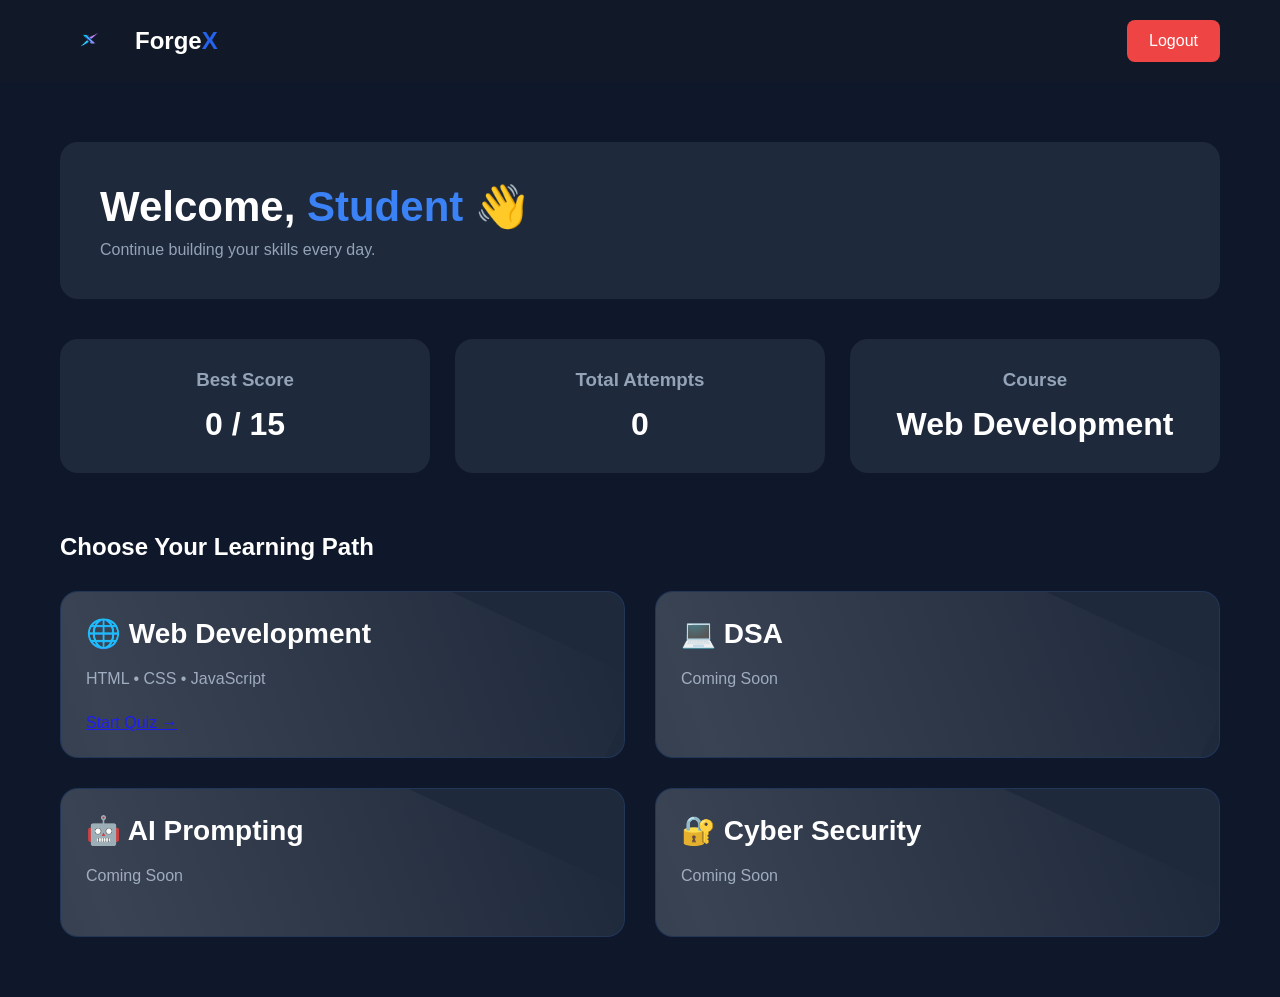
==== dashboard.html @ 20d213e9 "added code and re designed" ====
<!DOCTYPE html>
<html lang="en">

<head>

    <meta charset="UTF-8">

    <meta name="viewport" content="width=device-width, initial-scale=1.0">

    <title>ForgeX Dashboard</title>

    <link rel="stylesheet" href="style.css">

</head>

<body>

<header class="dashboard-header">

    <div class="dashboard-logo">

        <img src="images/logo.png" alt="ForgeX Logo">

        <h2>Forge<span>X</span></h2>

    </div>

    <a href="index.html" class="logout-btn">
        Logout
    </a>

</header>

<main class="dashboard">

<section class="welcome-card">

<h1>
Welcome,
<span id="studentName">
Student
</span> 👋
</h1>

<p>

Continue building your skills every day.

</p>

</section>

<section class="progress-section">

<div class="progress-card">

<h3>Best Score</h3>

<h2 id="bestScore">0 / 15</h2>

</div>

<div class="progress-card">

<h3>Total Attempts</h3>

<h2 id="attempts">0</h2>

</div>

<div class="progress-card">

<h3>Course</h3>

<h2>Web Development</h2>

</div>

</section>

<section class="courses-dashboard">

<h2>Choose Your Learning Path</h2>

<div class="dashboard-cards">

<div class="course-card">

<h3>🌐 Web Development</h3>

<p>

HTML • CSS • JavaScript

</p>

<a href="quiz.html">

Start Quiz →

</a>

</div>

<div class="course-card disabled">

<h3>💻 DSA</h3>

<p>

Coming Soon

</p>

</div>

<div class="course-card disabled">

<h3>🤖 AI Prompting</h3>

<p>

Coming Soon

</p>

</div>

<div class="course-card disabled">

<h3>🔐 Cyber Security</h3>

<p>

Coming Soon

</p>

</div>

</div>

</section>

</main>
<script src="script.js"></script>

</body>

</html>
---- style.css ----
html, body{
    scroll-behavior:smooth;
}
/* ==========================
   RESET
========================== */

*{
    margin:0;
    padding:0;
    box-sizing:border-box;
}

/* ==========================
   BODY
========================== */

body{
    font-family:Arial, Helvetica, sans-serif;
    background:#0F172A;
    color:white;
}

/* ==========================
   HEADER
========================== */

header{
    display:flex;
    justify-content:space-between;
    align-items:center;
    padding:20px 60px;
    width:100%;
    background:#111827;
    position:sticky;
    top:0;
    z-index:1000;
}

/* ==========================
   NAVBAR
========================== */

.navbar{
    display:flex;
    justify-content:space-between;
    align-items:center;

    max-width:1400px;
    margin:auto;

    padding:18px 60px;
}
.brand{
    display:flex;
}

.logo-container{
    display:flex;
    align-items:center;
    gap:15px;
}
.logo-container img{
    width:140px;
    height:140px;
}
.brand-text{
    display:flex;
    flex-direction:column;
}
.title-row{
    display:flex;
    align-items:center;
    gap:12px;
}
.brand-text h1{
    font-size:32px;
    font-weight:bold;
}
.brand-text h1 span{
    color:#3B82F6;
}
.badge{

    background:#FACC15;

    color:#111827;

    padding:4px 10px;

    border-radius:20px;

    font-size:12px;

    font-weight:bold;
}
.version{

    color:#94A3B8;

    font-size:14px;
}
.tagline{

    color:#94A3B8;

    margin-top:4px;

    font-size:14px;
}
.nav-links{

    display:flex;

    list-style:none;

    gap:35px;

    align-items:center;
}
.nav-links a{

    text-decoration:none;

    color:white;

    font-size:17px;

    transition:0.3s;
}
.nav-links a:hover{

    color:#3B82F6;
}
.auth-buttons{

    display:flex;

    align-items:center;

    gap:15px;
}
.login-btn{

    text-decoration:none;

    color:white;

    padding:10px 20px;

    transition:0.3s;
}
.signup-btn{

    background:#2563EB;

    color:white;

    text-decoration:none;

    padding:10px 20px;

    border-radius:8px;

    transition:0.3s;
}
.login-btn:hover{

    color:#60A5FA;
}

.signup-btn:hover{

    background:#1D4ED8;
}
/* ================= HERO ================= */

.hero{

    display:flex;

    justify-content:space-between;

    align-items:center;

    max-width:1400px;

    margin:auto;

    padding:120px 80px 60px;
}
.hero-content{

    width:55%;
}
.hero-badge{

    display:inline-block;

    background:#1E293B;

    color:#60A5FA;

    padding:8px 18px;

    border-radius:50px;

    margin-bottom:20px;

    font-size:14px;
}
.hero-content h1{

    font-size:56px;

    line-height:1.2;

    margin-bottom:25px;
}
.hero-content p{

    color:#94A3B8;

    font-size:18px;

    line-height:1.8;

    margin-bottom:35px;
}
.hero-buttons{

    display:flex;

    gap:20px;
}
.primary-btn{

    background:#2563EB;

    color:white;

    text-decoration:none;

    padding:15px 28px;

    border-radius:10px;

    transition:.3s;
}
.secondary-btn{

    border:2px solid #2563EB;

    color:white;

    text-decoration:none;

    padding:15px 28px;

    border-radius:10px;

    transition:.3s;
}
.primary-btn:hover{

    background:#1D4ED8;
}

.secondary-btn:hover{

    background:#2563EB;
}
.hero-stats{

    display:flex;

    gap:50px;

    margin-top:45px;
}
.hero-stats h3{

    font-size:28px;

    color:#3B82F6;
}

.hero-stats p{

    margin-top:5px;

    font-size:14px;
}
.hero-image{

    width:40%;

    display:flex;

    justify-content:center;

    align-items:flex-start;
}

.hero-image img{

    width:100%;

    max-width:500px;
}
/* ================= FEATURES ================= */

.features{

    max-width:1400px;

    margin:auto;

    padding:80px 60px;
}
.section-title{

    text-align:center;

    margin-bottom:60px;
}
.section-title p{

    color:#94A3B8;

    font-size:18px;

    max-width:700px;

    margin:auto;

    line-height:1.7;
}
.feature-container{

    display:grid;

    grid-template-columns:repeat(4,1fr);

    gap:30px;
}
.feature-card{

    background:#1E293B;

    padding:35px;

    border-radius:18px;

    transition:.3s;

    cursor:pointer;
}
.feature-card:hover{

    transform:translateY(-10px);

    background:#2563EB;
}
.feature-icon{

    font-size:45px;

    margin-bottom:20px;
}
.feature-card h3{

    margin-bottom:18px;

    font-size:24px;
}
.feature-card p{

    color:#CBD5E1;

    line-height:1.8;

    font-size:16px;
}
/* ==========================
        COURSES
========================== */

.courses{

    max-width:1400px;

    margin:auto;

    padding:80px 60px;
}
.course-container{

    display:grid;

    grid-template-columns:repeat(2,1fr);

    gap:35px;

    margin-top:60px;
}
.course-card{

    background:#1E293B;

    padding:35px;

    border-radius:18px;

    transition:.3s;
}
.course-card:hover{

    transform:translateY(-10px);

    box-shadow:0 10px 30px rgba(59,130,246,.35);
}
.course-icon{

    font-size:50px;

    margin-bottom:20px;
}
.course-card h3{

    font-size:28px;

    margin-bottom:15px;
}
.course-card p{

    color:#CBD5E1;

    line-height:1.8;

    margin-bottom:20px;
}
.course-card ul{

    list-style:none;

    margin-bottom:25px;
}
.course-card li{

    margin-bottom:12px;

    color:#94A3B8;
}
.course-btn{

    display:inline-block;

    text-decoration:none;

    background:#2563EB;

    color:white;

    padding:12px 24px;

    border-radius:8px;

    transition:.3s;
}
.course-btn:hover{

    background:#1D4ED8;
}
/* ==========================
        CHALLENGES
========================== */

.challenges{

    max-width:1400px;

    margin:auto;

    padding:80px 60px;
}
.challenge-container{

    display:grid;

    grid-template-columns:repeat(3,1fr);

    gap:30px;

    margin-top:60px;
}
.challenge-card{

    background:#1E293B;

    padding:35px;

    border-radius:18px;

    transition:.3s;

    cursor:pointer;
}
.challenge-card:hover{

    transform:translateY(-10px);

    box-shadow:0 15px 35px rgba(37,99,235,.35);
}
.challenge-badge{

    display:inline-block;

    background:#F97316;

    color:white;

    padding:8px 15px;

    border-radius:25px;

    font-size:13px;

    margin-bottom:20px;
}
.weekly{

    background:#22C55E;
}
.coming{

    background:#7C3AED;
}
.challenge-card h3{

    font-size:24px;

    margin-bottom:18px;
}
.challenge-card p{

    color:#CBD5E1;

    line-height:1.8;

    margin-bottom:25px;
}
.challenge-info{

    display:flex;

    justify-content:space-between;

    margin-bottom:25px;

    color:#94A3B8;

    font-size:15px;
}
.challenge-btn{

    display:inline-block;

    background:#2563EB;

    color:white;

    text-decoration:none;

    padding:12px 22px;

    border-radius:8px;

    transition:.3s;
}
.challenge-btn:hover{

    background:#1D4ED8;
}
/* ==========================
      MEET THE DEVELOPER
========================== */

.developer{

    max-width:1400px;

    margin:auto;

    padding:100px 60px;
}
.developer-container{

    display:flex;

    justify-content:space-between;

    align-items:center;

    gap:70px;

    margin-top:60px;
}
.developer-image{

    width:35%;
}
.developer-image img{

    width:100%;

    border-radius:200px;

    box-shadow:0 15px 40px rgba(37,99,235,.25);
}
.developer-badge{

    display:inline-block;

    background:#2563EB;

    color:white;

    padding:8px 18px;

    border-radius:25px;

    margin-bottom:20px;
}
.developer-content h2{

    font-size:42px;

    margin-bottom:20px;
}
.developer-content p{

    color:#CBD5E1;

    line-height:1.9;

    margin-bottom:20px;

    font-size:17px;
}
.developer-skills{

    display:flex;

    flex-wrap:wrap;

    gap:15px;

    margin:35px 0;
}
.developer-skills span{

    background:#1E293B;

    padding:10px 18px;

    border-radius:30px;

    color:#60A5FA;

    transition:.3s;
}
.developer-skills span:hover{

    background:#2563EB;

    color:white;
}
.developer-buttons{

    display:flex;

    gap:20px;
}
.github-btn{

    background:#2563EB;

    color:white;

    text-decoration:none;

    padding:14px 28px;

    border-radius:10px;

    transition:.3s;
}
.linkedin-btn{

    border:2px solid #2563EB;

    color:white;

    text-decoration:none;

    padding:14px 28px;

    border-radius:10px;

    transition:.3s;
}
.github-btn:hover{

    background:#1D4ED8;
}

.linkedin-btn:hover{

    background:#2563EB;
}
/* ==========================
        CONTACT
========================== */

.contact{

    max-width:1400px;

    margin:auto;

    padding:100px 60px;
}
.contact-container{

    display:flex;

    justify-content:space-between;

    gap:60px;

    margin-top:60px;
}
.contact-info{

    width:40%;
}
.contact-info h3{

    font-size:32px;

    margin-bottom:20px;
}
.contact-info p{

    color:#CBD5E1;

    line-height:1.8;

    margin-bottom:25px;
}
.info-box{

    margin-bottom:25px;
}
.info-box h4{

    color:#60A5FA;

    margin-bottom:8px;
}
.social-links{

    display:flex;

    gap:20px;

    margin-top:30px;
}
.social-links a{

    text-decoration:none;

    color:white;

    background:#2563EB;

    padding:10px 18px;

    border-radius:8px;

    transition:.3s;
}
.social-links a:hover{

    background:#1D4ED8;
}
.contact-form{

    width:60%;
}
.contact-form form{

    display:flex;

    flex-direction:column;

    gap:20px;
}
.contact-form input,
.contact-form textarea{

    width:100%;

    padding:16px;

    border:none;

    outline:none;

    border-radius:10px;

    background:#1E293B;

    color:white;

    font-size:16px;
}
.contact-form input,
.contact-form textarea{

    width:100%;

    padding:16px;

    border:none;

    outline:none;

    border-radius:10px;

    background:#1E293B;

    color:white;

    font-size:16px;
}
.contact-form button{

    width:220px;

    background:#2563EB;

    color:white;

    border:none;

    padding:15px;

    border-radius:10px;

    cursor:pointer;

    transition:.3s;

    font-size:16px;
}
.contact-form button:hover{

    background:#1D4ED8;
}
/* ==========================
        FOOTER
========================== */

footer{

    background:#111827;

    margin-top:80px;

    padding:70px 60px 30px;
}
.footer-container{

    max-width:1400px;

    margin:auto;

    display:grid;

    grid-template-columns:2fr 1fr 1fr 1fr;

    gap:50px;
}
.footer-brand h2{

    font-size:34px;

    margin-bottom:15px;
}

.footer-brand span{

    color:#3B82F6;
}

.footer-brand p{

    color:#94A3B8;

    line-height:1.8;

    margin-bottom:15px;
}
.footer-links h3{

    margin-bottom:20px;

    color:white;
}
.footer-links ul{

    list-style:none;
}
.footer-links li{

    margin-bottom:12px;
}
.footer-links a{

    text-decoration:none;

    color:#94A3B8;

    transition:.3s;
}
.footer-links a:hover{

    color:#3B82F6;
}
hr{

    border:none;

    height:1px;

    background:#334155;

    margin:50px 0 25px;
}
.footer-bottom{

    text-align:center;
}
.footer-bottom p{

    color:#94A3B8;

    font-size:15px;
}
.footer-bottom strong{

    color:white;
}
/* ==========================
        LOGIN PAGE
========================== */

.login-page{

    min-height:100vh;

    display:flex;

    justify-content:center;

    align-items:center;

    background:#0F172A;
}
.login-container{

    width:400px;

    background:#1E293B;

    padding:40px;

    border-radius:20px;

    text-align:center;

    box-shadow:0 15px 40px rgba(0,0,0,.35);
}
.login-logo{

    width:120px;

    margin-bottom:20px;
}
.login-container h1{

    margin-bottom:10px;

    font-size:32px;
}
.login-container p{

    color:#94A3B8;

    margin-bottom:25px;
}
.login-container form{

    display:flex;

    flex-direction:column;

    gap:18px;
}
.login-container input{

    padding:15px;

    border:none;

    border-radius:10px;

    background:#334155;

    color:white;

    font-size:16px;

    outline:none;
}
.login-container input:focus{

    border:2px solid #2563EB;
}
.login-container button{

    padding:15px;

    background:#2563EB;

    color:white;

    border:none;

    border-radius:10px;

    cursor:pointer;

    font-size:17px;

    transition:.3s;
}
.login-container button:hover{

    background:#1D4ED8;
}
.signup-text{

    margin-top:25px;
}
.signup-text a{

    color:#3B82F6;

    text-decoration:none;
}
.back-home{

    display:inline-block;

    margin-top:20px;

    color:#94A3B8;

    text-decoration:none;
}
/* ==========================
        SIGN UP PAGE
========================== */

.signup-page{

    min-height:100vh;

    display:flex;

    justify-content:center;

    align-items:center;

    background:#0F172A;
}

.signup-container{

    width:420px;

    background:#1E293B;

    padding:40px;

    border-radius:20px;

    text-align:center;

    box-shadow:0 15px 40px rgba(0,0,0,.35);
}

.signup-logo{

    width:120px;

    margin-bottom:20px;
}

.signup-container h1{

    font-size:32px;

    margin-bottom:10px;

    color:white;
}

.signup-container p{

    color:#94A3B8;

    margin-bottom:25px;
}

.signup-container form{

    display:flex;

    flex-direction:column;

    gap:18px;
}

.signup-container input{

    padding:15px;

    border:none;

    border-radius:10px;

    background:#334155;

    color:white;

    font-size:16px;

    outline:none;
}

.signup-container input:focus{

    border:2px solid #2563EB;
}

.signup-container button{

    padding:15px;

    border:none;

    border-radius:10px;

    background:#2563EB;

    color:white;

    font-size:17px;

    cursor:pointer;

    transition:.3s;
}

.signup-container button:hover{

    background:#1D4ED8;
}
.signup-btn{

    width:100%;

    padding:15px;

    margin-top:10px;

    background:#2563EB;

    color:white;

    border:none;

    border-radius:10px;

    font-size:17px;

    cursor:pointer;

    transition:.3s;
}

.signup-btn:hover{

    background:#1D4ED8;
}
.login-text{

    margin-top:25px;
}

.login-text a{

    color:#38BDF8;

    text-decoration:none;

    font-weight:bold;
}
/* ==========================
      DASHBOARD
========================== */

.dashboard-header{

display:flex;

justify-content:space-between;

align-items:center;

padding:20px 60px;

background:#111827;

}
.dashboard-logo{

display:flex;

align-items:center;

gap:15px;

}

.dashboard-logo img{

width:60px;

}

.dashboard-logo span{

color:#2563EB;

}
.logout-btn{

text-decoration:none;

background:#EF4444;

color:white;

padding:12px 22px;

border-radius:8px;

transition:.3s;

}

.logout-btn:hover{

background:#DC2626;

}
.dashboard{

max-width:1300px;

margin:auto;

padding:60px;

}
.welcome-card{

background:#1E293B;

padding:40px;

border-radius:18px;

margin-bottom:40px;

}

.welcome-card h1{

font-size:42px;

margin-bottom:10px;

}

.welcome-card span{

color:#3B82F6;

}

.welcome-card p{

color:#94A3B8;

}
.progress-section{

display:grid;

grid-template-columns:repeat(3,1fr);

gap:25px;

margin-bottom:60px;

}

.progress-card{

background:#1E293B;

padding:30px;

border-radius:18px;

text-align:center;

}

.progress-card h3{

color:#94A3B8;

margin-bottom:15px;

}

.progress-card h2{

font-size:32px;

}
.dashboard-cards{

display:grid;

grid-template-columns:repeat(2,1fr);

gap:30px;

margin-top:30px;

}
.course-card{

    background:#1E293B;

    border:1px solid rgba(59,130,246,.15);

    border-radius:18px;

    padding:25px;

    transition:all .35s ease;

    cursor:pointer;

    position:relative;

    overflow:hidden;

}

.course-card:hover{

    transform:translateY(-8px);

    border-color:#38BDF8;

    box-shadow:
        0 0 8px #38BDF8,
        0 0 18px #38BDF8,
        0 0 35px rgba(56,189,248,.7);

}

.course-card::before{

    content:"";

    position:absolute;

    top:-100%;

    left:-100%;

    width:200%;

    height:200%;

    background:linear-gradient(
        45deg,
        transparent,
        rgba(255,255,255,.12),
        transparent
    );

    transform:rotate(25deg);

    transition:.6s;

}
.course-card:hover::before{

    top:100%;

    left:100%;

}
.course-card:hover .start-btn{

    box-shadow:
        0 0 10px #3B82F6,
        0 0 25px #3B82F6;

}
.course-card:nth-child(1):hover{

    box-shadow:
    0 0 20px #3B82F6,
    0 0 40px #3B82F6;

}

.course-card:nth-child(2):hover{

    box-shadow:
    0 0 20px #A855F7,
    0 0 40px #A855F7;

}

.course-card:nth-child(3):hover{

    box-shadow:
    0 0 20px #22C55E,
    0 0 40px #22C55E;

}

.course-card:nth-child(4):hover{

    box-shadow:
    0 0 20px #F59E0B,
    0 0 40px #F59E0B;

}

.course-card h3{

margin-bottom:15px;

}

.course-card p{

color:#94A3B8;

margin-bottom:20px;

}
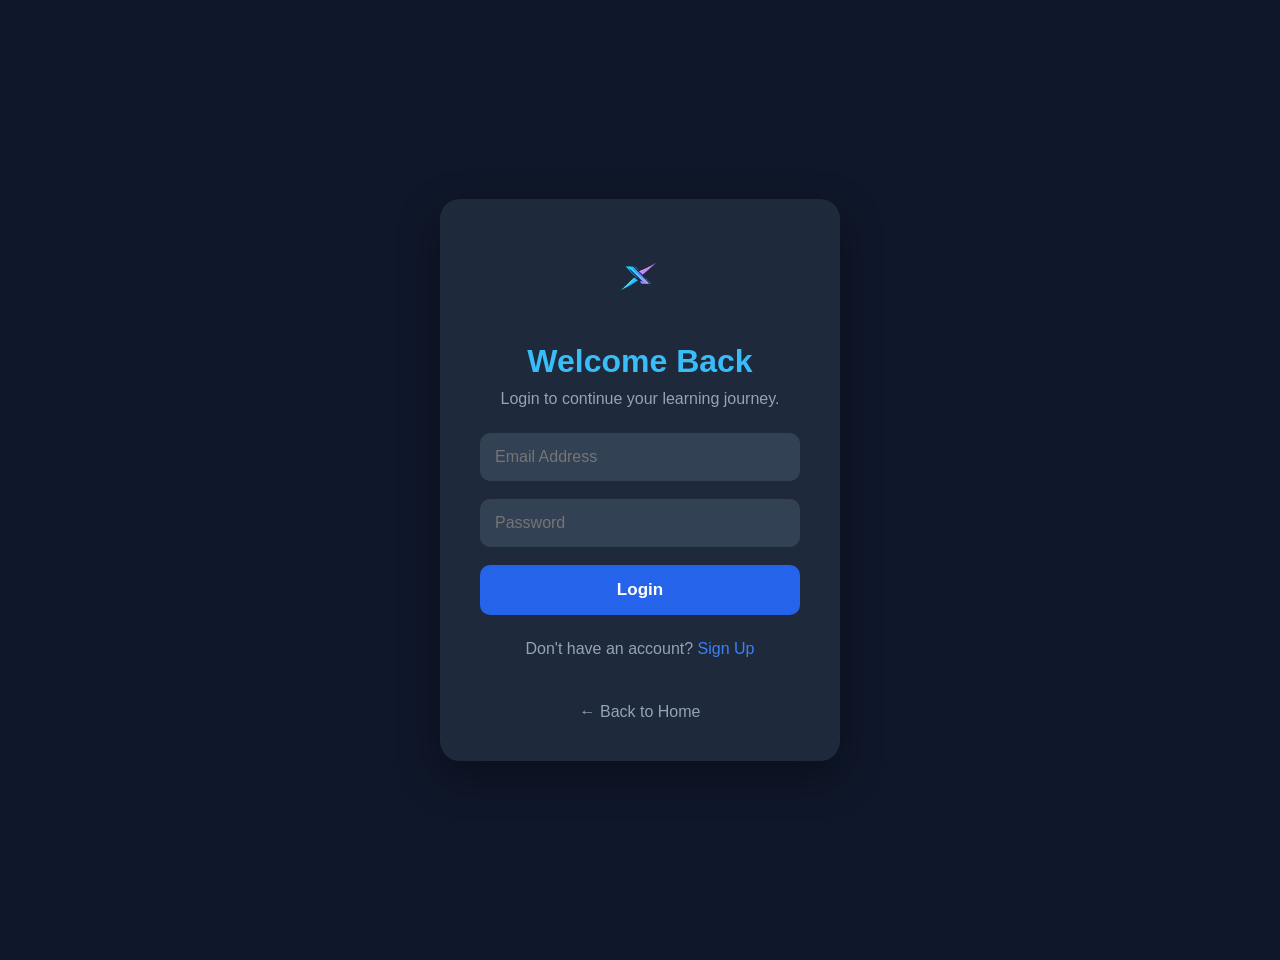
==== commit be6d055d: "code has been re written" ====
--- a/dashboard.html
+++ b/dashboard.html
@@ -50,100 +50,166 @@
 
 </section>
 
+<section class="stats-grid">
+
+<div class="stat-card">
+
+<h3>🏆 Best Score</h3>
+
+<h2 id="bestScore">
+
+0 / 15
+
+</h2>
+
+</div>
+
+<div class="stat-card">
+
+<h3>📝 Attempts</h3>
+
+<h2 id="attempts">
+
+0
+
+</h2>
+
+</div>
+
+<div class="stat-card">
+
+<h3>📊 Last Score</h3>
+
+<h2 id="lastScore">
+
+0 / 15
+
+</h2>
+
+</div>
+
+</section>
+
+<section class="courses-dashboard">
+
+<h2>Choose Your Learning Path</h2>
+
+<div class="dashboard-cards">
+
+<div class="course-card">
+
+<h3>🌐 Web Development</h3>
+
+<p>
+
+HTML • CSS • JavaScript
+
+</p>
+
+<a href="quiz.html">
+
+Start Quiz →
+
+</a>
+
+</div>
+
+<div class="course-card disabled">
+
+<h3>💻 DSA</h3>
+
+<p>
+
+Coming Soon
+
+</p>
+
+</div>
+
+<div class="course-card disabled">
+
+<h3>🤖 AI Prompting</h3>
+
+<p>
+
+Coming Soon
+
+</p>
+
+</div>
+
+<div class="course-card disabled">
+
+<h3>🔐 Cyber Security</h3>
+
+<p>
+
+Coming Soon
+
+</p>
+
+</div>
+
+</div>
+
+</section>
+
 <section class="progress-section">
 
-<div class="progress-card">
-
-<h3>Best Score</h3>
-
-<h2 id="bestScore">0 / 15</h2>
-
-</div>
-
-<div class="progress-card">
-
-<h3>Total Attempts</h3>
-
-<h2 id="attempts">0</h2>
-
-</div>
-
-<div class="progress-card">
-
-<h3>Course</h3>
-
-<h2>Web Development</h2>
-
-</div>
-
-</section>
-
-<section class="courses-dashboard">
-
-<h2>Choose Your Learning Path</h2>
-
-<div class="dashboard-cards">
-
-<div class="course-card">
-
-<h3>🌐 Web Development</h3>
-
-<p>
-
-HTML • CSS • JavaScript
-
-</p>
-
-<a href="quiz.html">
-
-Start Quiz →
-
-</a>
-
-</div>
-
-<div class="course-card disabled">
-
-<h3>💻 DSA</h3>
-
-<p>
-
-Coming Soon
-
-</p>
-
-</div>
-
-<div class="course-card disabled">
-
-<h3>🤖 AI Prompting</h3>
-
-<p>
-
-Coming Soon
-
-</p>
-
-</div>
-
-<div class="course-card disabled">
-
-<h3>🔐 Cyber Security</h3>
-
-<p>
-
-Coming Soon
-
-</p>
-
-</div>
+<h2>
+
+Learning Progress
+
+</h2>
+
+<div class="progress-bar">
+
+<div
+id="progressFill"
+class="progress-fill">
+
+</div>
+
+</div>
+
+<p id="progressText">
+
+0%
+
+</p>
+
+</section>
+
+<section class="history-section">
+
+<h2>
+
+Quiz History
+
+</h2>
+
+<div id="historyList">
+
+</div>
+
+</section>
+
+<section class="leaderboard">
+
+<h2>
+
+🏆 Leaderboard
+
+</h2>
+
+<div id="leaderboardList">
 
 </div>
 
 </section>
 
 </main>
-<script src="script.js"></script>
+<script src="dashboard.js"></script>
 
 </body>
 
--- a/style.css
+++ b/style.css
@@ -1482,139 +1482,798 @@
 
 }
 
-.course-card h3{
-
-margin-bottom:15px;
-
-}
-
-.course-card p{
-
-color:#94A3B8;
-
-margin-bottom:20px;
-
-}
-
-
-
-
-
-
-
-
-
-
-
-
-
-
-
-
-
-
-
-
-
-
-
-
-
-
-
-
-
-
-
-
-
-
-
-
-
-
-
-
-
-
-
-
-
-
-
-
-
-
-
-
-
-
-
-
-
-
-
-
-
-
-
-
-
-
-
-
-
-
-
-
-
-
-
-
-
-
-
-
-
-
-
-
-
-
-
-
-
-
-
-
-
-
-
-
-
-
-
-
-
-
-
-
-
-
-
-
-
-
-
-
-
-
-
-
-
-
-
-
-
-
-
+.option-btn.selected{
+
+    background:#2563EB;
+
+    color:white;
+
+    border:2px solid #60A5FA;
+
+    box-shadow:0 0 20px rgba(37,99,235,.7);
+
+}
+.review-container{
+
+    max-width:1000px;
+
+    margin:auto;
+
+    padding:60px;
+
+}
+
+.review-card{
+
+    background:#1E293B;
+
+    margin:25px 0;
+
+    padding:25px;
+
+    border-radius:15px;
+
+    border:1px solid #334155;
+
+}
+
+.review-card button{
+
+    margin-top:20px;
+
+    background:#2563EB;
+
+    color:white;
+
+    border:none;
+
+    padding:12px 25px;
+
+    border-radius:8px;
+
+    cursor:pointer;
+
+}
+/* RESULT PAGE */
+
+.result-container{
+
+    width:90%;
+    max-width:700px;
+
+    margin:60px auto;
+
+    text-align:center;
+
+}
+
+.result-card{
+
+    margin-top:30px;
+
+    padding:40px;
+
+    border-radius:18px;
+
+    background:#1f2937;
+
+    box-shadow:0 0 30px rgba(37,99,235,.3);
+
+}
+
+.result-card h1{
+
+    font-size:60px;
+
+    color:#2563EB;
+
+}
+
+.result-card h3{
+
+    margin-top:25px;
+
+}
+
+.result-buttons{
+
+    margin-top:35px;
+
+    display:flex;
+
+    justify-content:center;
+
+    gap:20px;
+
+}
+/* ==========================
+      quiz.js file styles
+========================== */
+/* ==========================
+   GLOBAL STYLES
+========================== */
+
+*{
+    margin:0;
+    padding:0;
+    box-sizing:border-box;
+}
+
+body{
+
+    font-family:Arial, Helvetica, sans-serif;
+    background:#0f172a;
+    color:white;
+    min-height:100vh;
+
+    display:flex;
+    justify-content:center;
+    align-items:center;
+
+    padding:30px;
+
+}
+
+a{
+    text-decoration:none;
+}
+
+
+/* ==========================
+      COMMON CONTAINERS
+========================== */
+
+.quiz-container,
+.result-container,
+.review-container{
+
+    width:100%;
+    max-width:850px;
+
+    background:#1e293b;
+
+    padding:35px;
+
+    border-radius:18px;
+
+    box-shadow:
+    0 15px 40px rgba(0,0,0,.35);
+
+}
+
+
+/* ==========================
+          HEADINGS
+========================== */
+
+h1{
+
+    text-align:center;
+
+    margin-bottom:20px;
+
+    color:#38bdf8;
+
+}
+
+h2{
+
+    margin-top:20px;
+    margin-bottom:15px;
+
+}
+
+h3{
+
+    margin-bottom:8px;
+
+}
+
+
+/* ==========================
+         TIMER
+========================== */
+
+#timer{
+
+    font-size:20px;
+
+    color:#facc15;
+
+    font-weight:bold;
+
+    text-align:right;
+
+    margin-bottom:18px;
+
+}
+
+
+/* ==========================
+     QUESTION NUMBER
+========================== */
+
+#questionNumber{
+
+    color:#94a3b8;
+
+    margin-bottom:15px;
+
+    font-size:17px;
+
+}
+
+
+/* ==========================
+       QUESTION TEXT
+========================== */
+
+#question{
+
+    font-size:24px;
+
+    line-height:1.5;
+
+    margin-bottom:30px;
+
+}
+
+
+/* ==========================
+      OPTION BUTTONS
+========================== */
+
+.option-btn{
+
+    width:100%;
+
+    padding:16px;
+
+    margin-bottom:15px;
+
+    background:#334155;
+
+    color:white;
+
+    border:none;
+
+    border-radius:10px;
+
+    cursor:pointer;
+
+    transition:.3s;
+
+    font-size:16px;
+
+    text-align:left;
+
+}
+
+.option-btn:hover{
+
+    background:#475569;
+
+    transform:translateY(-2px);
+
+}
+
+.option-btn.selected{
+
+    background:#0ea5e9;
+
+    color:white;
+
+    font-weight:bold;
+
+}
+
+
+/* ==========================
+      NAVIGATION BUTTONS
+========================== */
+
+.button-group{
+
+    display:flex;
+
+    justify-content:space-between;
+
+    gap:15px;
+
+    margin-top:30px;
+
+    flex-wrap:wrap;
+
+}
+
+
+/* ==========================
+      COMMON BUTTONS
+========================== */
+
+button,
+.primary-btn,
+.secondary-btn{
+
+    padding:14px 28px;
+
+    border:none;
+
+    border-radius:10px;
+
+    cursor:pointer;
+
+    font-size:16px;
+
+    transition:.3s;
+
+    display:inline-block;
+
+    text-align:center;
+
+    font-weight:bold;
+
+}
+
+
+/* Primary */
+
+.primary-btn,
+button{
+
+    background:#2563eb;
+
+    color:white;
+
+}
+
+.primary-btn:hover,
+button:hover{
+
+    background:#1d4ed8;
+
+}
+
+
+/* Secondary */
+
+.secondary-btn{
+
+    background:#475569;
+
+    color:white;
+
+}
+
+.secondary-btn:hover{
+
+    background:#64748b;
+
+}
+
+
+/* Danger */
+
+#submitBtn{
+
+    background:#22c55e;
+
+}
+
+#submitBtn:hover{
+
+    background:#16a34a;
+
+}
+
+
+/* ==========================
+        RESULT CARD
+========================== */
+
+.result-card{
+
+    background:#334155;
+
+    padding:25px;
+
+    border-radius:14px;
+
+    margin-top:25px;
+
+}
+
+.result-card h3{
+
+    color:#38bdf8;
+
+    margin-top:18px;
+
+}
+
+.result-card p{
+
+    font-size:20px;
+
+    margin-top:8px;
+
+}
+
+
+/* PASS */
+
+#status{
+
+    margin-top:25px;
+
+    text-align:center;
+
+    font-size:28px;
+
+    font-weight:bold;
+
+}
+
+
+/* ==========================
+      RESULT BUTTONS
+========================== */
+
+.result-buttons{
+
+    margin-top:35px;
+
+    display:flex;
+
+    justify-content:center;
+
+    gap:20px;
+
+    flex-wrap:wrap;
+
+}
+
+
+/* ==========================
+      REVIEW CARDS
+========================== */
+
+.review-card{
+
+    background:#334155;
+
+    padding:20px;
+
+    border-radius:12px;
+
+    margin-bottom:20px;
+
+}
+
+.review-card h3{
+
+    color:#38bdf8;
+
+}
+
+.review-card p{
+
+    margin-top:12px;
+
+    line-height:1.7;
+
+}
+
+.review-card button{
+
+    margin-top:18px;
+
+}
+
+
+/* ==========================
+      EMPTY REVIEW
+========================== */
+
+.empty-review{
+
+    text-align:center;
+
+    padding:40px;
+
+    font-size:22px;
+
+    color:#22c55e;
+
+}
+
+
+/* ==========================
+        RESPONSIVE
+========================== */
+
+@media(max-width:768px){
+
+.quiz-container,
+.result-container,
+.review-container{
+
+    padding:22px;
+
+}
+
+#question{
+
+    font-size:20px;
+
+}
+
+.option-btn{
+
+    font-size:15px;
+
+}
+
+.button-group{
+
+    flex-direction:column;
+
+}
+
+.button-group button{
+
+    width:100%;
+
+}
+
+.result-buttons{
+
+    flex-direction:column;
+
+}
+
+.result-buttons a{
+
+    width:100%;
+
+}
+
+}
+.review-card{
+
+    margin-bottom:25px;
+
+    padding:25px;
+
+    border-radius:15px;
+
+    background:#334155;
+
+}
+
+.review-card p{
+
+    margin:12px 0;
+
+}
+
+.review-card strong{
+
+    color:#38bdf8;
+
+}
+
+.empty-review{
+
+    text-align:center;
+
+    padding:40px;
+
+    font-size:22px;
+
+    color:#22c55e;
+
+}
+.welcome-card{
+
+background:#1e293b;
+
+padding:30px;
+
+border-radius:15px;
+
+margin-bottom:25px;
+
+text-align:center;
+
+}
+
+.stats-grid{
+
+display:grid;
+
+grid-template-columns:repeat(auto-fit,minmax(220px,1fr));
+
+gap:20px;
+
+margin:25px 0;
+
+}
+
+.stat-card{
+
+background:#334155;
+
+padding:25px;
+
+border-radius:15px;
+
+text-align:center;
+
+transition:.3s;
+
+}
+
+.stat-card:hover{
+
+transform:translateY(-5px);
+
+}
+
+.progress-bar{
+
+width:100%;
+
+height:18px;
+
+background:#334155;
+
+border-radius:20px;
+
+overflow:hidden;
+
+margin:15px 0;
+
+}
+
+.progress-fill{
+
+height:100%;
+
+width:0;
+
+background:#22c55e;
+
+transition:1s;
+
+}
+
+.history-card{
+
+background:#334155;
+
+padding:18px;
+
+margin:15px 0;
+
+border-radius:12px;
+
+}
+
+
+
+
+
+
+
+
+
+
+
+
+
+
+
+
+
+
+
+
+
+
+
+
+
+
+
+
+
+
+
+
+
+
+
+
+
+
+
+
+
+
+
+
+
+
+
+
+
+
+
+
+
+
+
+
+
+
+
+
+
+
+
+
+
+
+
+
+
+
+
+
+
+
+
+
+
+
+
+
+
+
+
+
+
+
+
+
+
+
+
+
+
+
+
+
+
+
+
+
+
+
+
+
+
+
+
+
+
+
+
+
+
+
+
+
+
+
